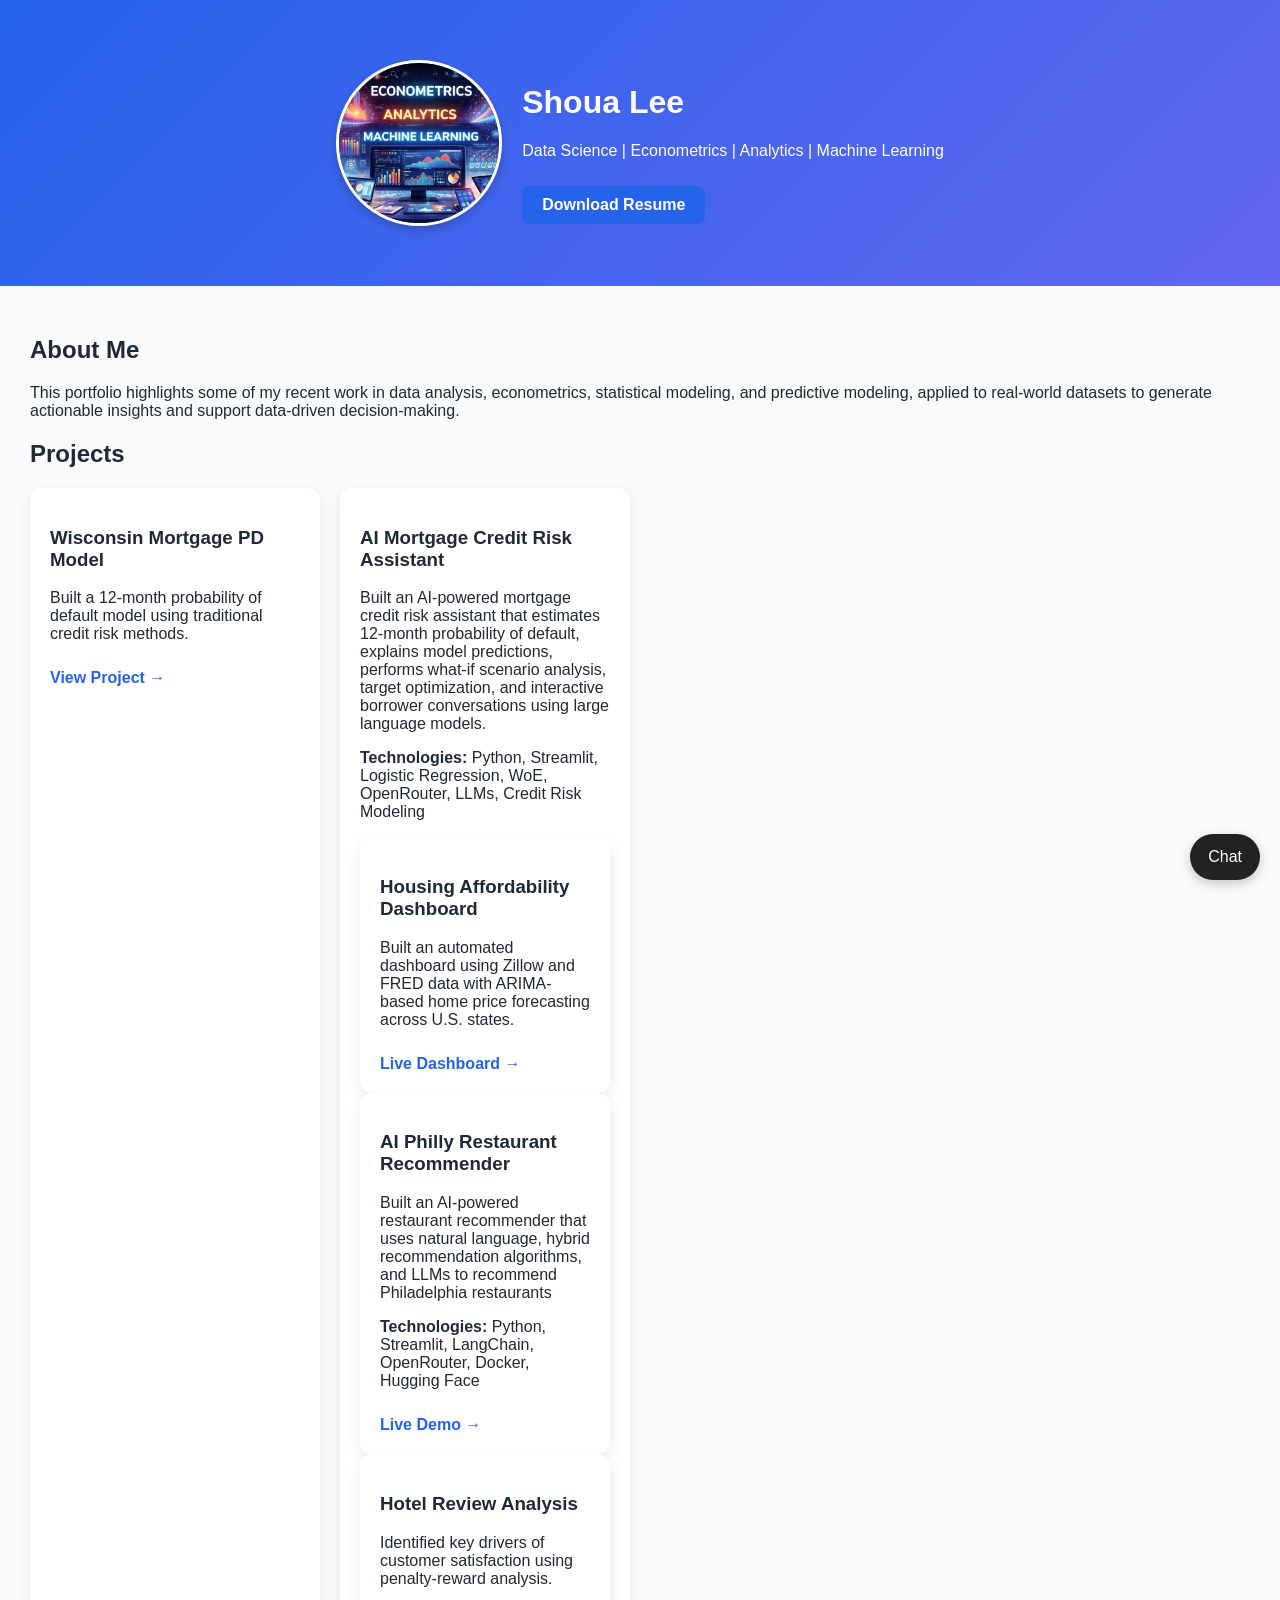
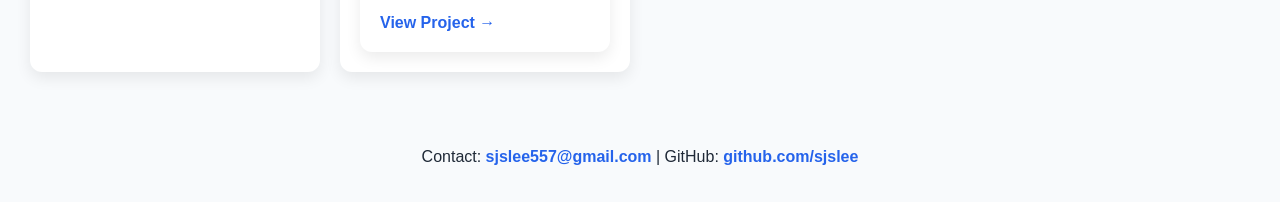
==== index.html @ 4d472065 "Update index.html" ====
<!DOCTYPE html>
<html lang="en">

    
<head>
    <meta charset="UTF-8">
    <meta name="viewport" content="width=device-width, initial-scale=1.0">
    <title>Sjlee Data Science Portfolio</title>
    <link rel="stylesheet" href="style.css">
</head>

<body>
<header class="header">
  <div class="header-content">

    <img src="Data-driven.png" alt="Profile" class="profile-img">

    <div class="header-text">
      <h1>Shoua Lee</h1>
      <p>Data Science | Econometrics | Analytics | Machine Learning</p>
      <a href="ShouaLee_5.pdf" class="resume-btn" target="_blank">Download Resume</a>
    </div>

  </div>
</header>

<main>

<section class="intro">
    <h2>About Me</h2>
    <p>
This portfolio highlights some of my recent work in data analysis, econometrics, statistical modeling, and predictive modeling, applied to real-world datasets to generate actionable insights and support data-driven decision-making.
    </p>
</section>

<section>
    <h2>Projects</h2>

    <div class="grid">

        <div class="card">
            <h3>Wisconsin Mortgage PD Model</h3>
            <p>Built a 12-month probability of default model using traditional credit risk methods.</p>
            <a href="https://github.com/sjslee/traditional_PD_model" target="_blank">View Project →</a>
        </div>

        <div class="card">
            <h3>AI Mortgage Credit Risk Assistant</h3>
            <p>
                Built an AI-powered mortgage credit risk assistant that estimates
                12-month probability of default, explains model predictions,
                performs what-if scenario analysis, target optimization, and
                interactive borrower conversations using large language models.
            </p>
            <p>
                <strong>Technologies:</strong>
                Python, Streamlit, Logistic Regression, WoE,
                OpenRouter, LLMs, Credit Risk Modeling
            </p>

        <div class="card">
            <h3>Housing Affordability Dashboard</h3>
            <p>Built an automated dashboard using Zillow and FRED data with ARIMA-based home price forecasting across U.S. states.</p>
            <a href="https://sjslee.github.io/housing-affordability-dashboard/dashboard/housing-dashboard.html" target="_blank">Live Dashboard →</a>
        </div>

        <div class="card">
            <h3>AI Philly Restaurant Recommender</h3>
            <p>Built an AI-powered restaurant recommender that uses natural language, hybrid recommendation algorithms, and LLMs to recommend Philadelphia restaurants</p>
   
            <p><strong>Technologies:</strong> Python, Streamlit, LangChain, OpenRouter, Docker, Hugging Face</p>
            <a href="https://huggingface.co/spaces/sjslee/AI-Philly-restaurant-recommender" target="_blank"> Live Demo →</a>
        </div>
        
        
        <div class="card">
            <h3>Hotel Review Analysis</h3>
            <p>Identified key drivers of customer satisfaction using penalty-reward analysis.</p>
            <a href="https://github.com/sjslee/hotel_review_PenaltyReward_analysis" target="_blank">View Project →</a>
        </div>
</div>
</section>

</main>

    <footer>
        <p>
            Contact:
            <a href="mailto:sjslee557@gmail.com">sjslee557@gmail.com</a>
            |
            GitHub:
            <a href="https://github.com/sjslee" target="_blank">github.com/sjslee</a>
        </p>
    </footer>
  

<div class="chatbot-launcher" id="chatbot-launcher">Chat</div>

<div class="chatbot-popup hidden" id="chatbot-popup">
  <div class="chatbot-header">
    <h3>Portfolio Assistant</h3>
    <button id="close-chatbot">&times;</button>
  </div>

  <div id="chat-messages" class="chat-box">
    <div class="message bot">
      Hi, I'm Shoua's portfolio assistant. Ask me about my resume, skills, or projects.
    </div>
  </div>

  <div class="chat-input-area">
    <input
      id="chat-input"
      type="text"
      placeholder="Ask about my resume or projects..."
    />
    <button id="send-button">Send</button>
  </div>

  <div class="suggestions">
    <button onclick="handleChatFromButton('Tell me about yourself')">About</button>
    <button onclick="handleChatFromButton('Show me your resume')">Resume</button>
    <button onclick="handleChatFromButton('What skills do you have')">Skills</button>
  </div>
</div>

<script src="script.js"></script>

</body>
</html>
---- style.css ----
body {
    font-family: Arial, sans-serif;
    margin: 0;
    background: #f8fafc;
    color: #1f2937;
}

/* Header */
header {
    background: linear-gradient(135deg, #2563eb, #6366f1);
    color: white;
    text-align: center;
    padding: 60px 20px;
}

/* Sections */
main {
    max-width: 1300px;
    margin: auto;
    padding: 30px;
}

h2 {
    margin-bottom: 20px;
}

/* Grid layout */
.grid {
    display: grid;
    grid-template-columns: repeat(4, 1fr);
    gap: 20px;
}

/* Cards */
.card {
    background: white;
    padding: 20px;
    border-radius: 12px;
    box-shadow: 0 6px 15px rgba(0,0,0,0.08);
    transition: 0.3s;
    min-width: 0;
}


.card:hover {
    transform: translateY(-6px);
}

/* Links */
a {
    display: inline-block;
    margin-top: 10px;
    color: #2563eb;
    font-weight: bold;
    text-decoration: none;
}

/* Footer */
footer {
    text-align: center;
    padding: 20px;
}

/* Header layout (image + text side by side) */
.header-content {
    display: flex;
    align-items: center;
    justify-content: center;  /* keeps it centered overall */
    gap: 20px;
}

/* Profile image */
.profile-img {
    width: 160px;   /* bigger */
    height: 160px;
    border-radius: 50%;        /* circle */
    object-fit: cover;
    border: 3px solid white;

    /* subtle shadow */
    box-shadow: 0 4px 10px rgba(0,0,0,0.2);
}

/* Text next to image */
.header-text {
    text-align: left;
}

/* Mobile responsiveness */
@media (max-width: 768px) {
    .header-content {
        flex-direction: column;
        text-align: center;
    }

    .header-text {
        text-align: center;
    }

    .profile-img {
        width: 130px;
        height: 130px;
    }

    header {
        padding: 40px 20px;
    }

    main {
        padding: 20px;
    }

    .grid {
        grid-template-columns: 1fr;
    }

    .card {
        padding: 18px;
    }

    h1 {
        font-size: 28px;
    }

    h2 {
        font-size: 24px;
    }

    p, a {
        font-size: 16px;
    }

    footer {
        padding: 16px;
    }
}

.resume-btn {
    background: #2563eb;
    color: white;
    padding: 10px 20px;
    border-radius: 8px;
}

.resume-btn:hover {
    background: #1d4ed8;
}

.chatbot-launcher {
  position: fixed;
  bottom: 20px;
  right: 20px;
  background: #222;
  color: white;
  padding: 14px 18px;
  border-radius: 999px;
  cursor: pointer;
  box-shadow: 0 4px 12px rgba(0, 0, 0, 0.2);
  z-index: 1000;
}

.chatbot-popup {
  position: fixed;
  bottom: 80px;
  right: 20px;
  width: 360px;
  max-width: calc(100vw - 40px);
  background: white;
  border: 1px solid #ddd;
  border-radius: 16px;
  box-shadow: 0 8px 24px rgba(0, 0, 0, 0.18);
  padding: 16px;
  z-index: 1000;
}

.hidden {
  display: none;
}

.chatbot-header {
  display: flex;
  justify-content: space-between;
  align-items: center;
  margin-bottom: 12px;
}

.chatbot-header h3 {
  margin: 0;
  font-size: 18px;
}

.chatbot-header button {
  background: none;
  border: none;
  font-size: 24px;
  cursor: pointer;
}

.chat-box {
  height: 260px;
  overflow-y: auto;
  border: 1px solid #ddd;
  padding: 12px;
  border-radius: 10px;
  background: #fafafa;
  margin-bottom: 10px;
}

.message {
  margin-bottom: 10px;
  padding: 8px 12px;
  border-radius: 10px;
  max-width: 80%;
}

.message.bot {
  background: #e8eefc;
}

.message.user {
  background: #dff4e4;
  margin-left: auto;
}

.chat-input-area {
  display: flex;
  gap: 10px;
  margin-bottom: 10px;
}

.chat-input-area input {
  flex: 1;
  padding: 10px;
  border: 1px solid #ccc;
  border-radius: 8px;
}

.chat-input-area button {
  padding: 10px 14px;
  cursor: pointer;
}

.suggestions {
  display: flex;
  flex-wrap: wrap;
  gap: 8px;
}

.suggestions button {
  padding: 8px 10px;
  border: none;
  border-radius: 8px;
  cursor: pointer;
  background: #eee;
}

.resume-btn:hover {
    background: #1d4ed8;
}
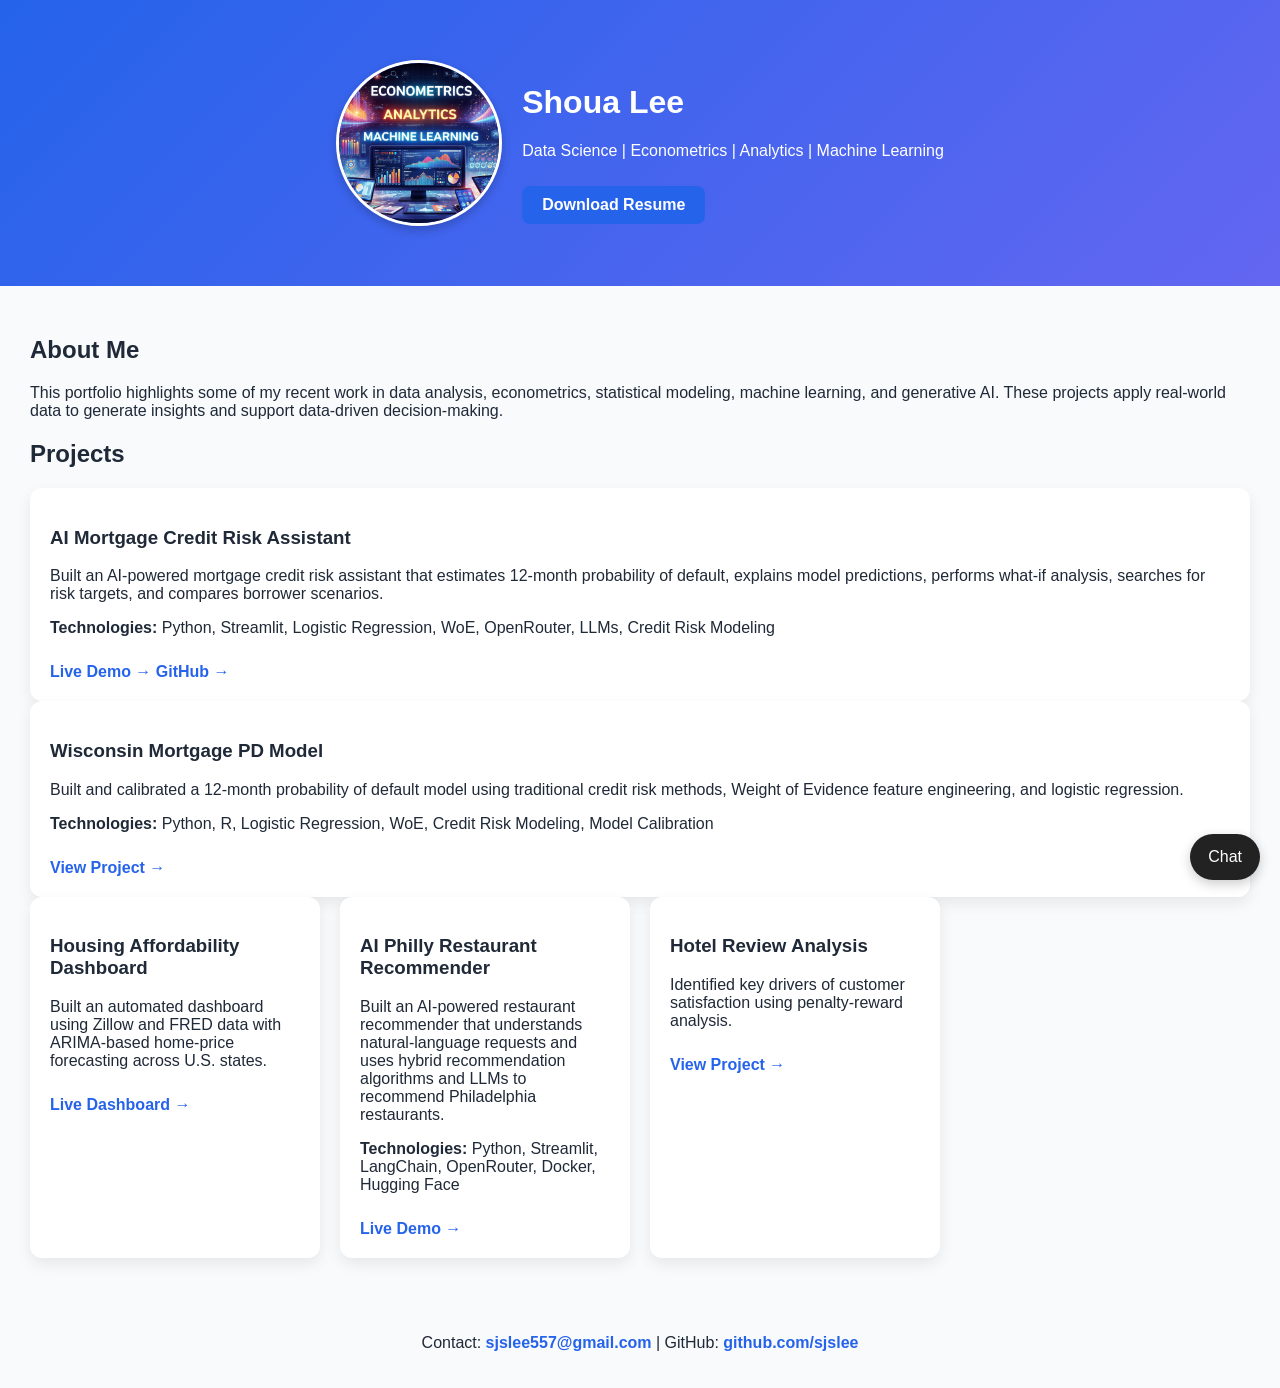
==== commit 61cd778a: "Update index.html" ====
--- a/index.html
+++ b/index.html
@@ -1,128 +1,300 @@
 <!DOCTYPE html>
 <html lang="en">
 
-    
 <head>
     <meta charset="UTF-8">
     <meta name="viewport" content="width=device-width, initial-scale=1.0">
-    <title>Sjlee Data Science Portfolio</title>
+
+    <title>Shoua Lee Data Science Portfolio</title>
+
     <link rel="stylesheet" href="style.css">
 </head>
 
 <body>
+
 <header class="header">
-  <div class="header-content">
-
-    <img src="Data-driven.png" alt="Profile" class="profile-img">
-
-    <div class="header-text">
-      <h1>Shoua Lee</h1>
-      <p>Data Science | Econometrics | Analytics | Machine Learning</p>
-      <a href="ShouaLee_5.pdf" class="resume-btn" target="_blank">Download Resume</a>
-    </div>
-
-  </div>
+    <div class="header-content">
+
+        <img
+            src="Data-driven.png"
+            alt="Shoua Lee profile"
+            class="profile-img"
+        >
+
+        <div class="header-text">
+            <h1>Shoua Lee</h1>
+
+            <p>
+                Data Science | Econometrics | Analytics |
+                Machine Learning
+            </p>
+
+            <a
+                href="ShouaLee_5.pdf"
+                class="resume-btn"
+                target="_blank"
+                rel="noopener noreferrer"
+            >
+                Download Resume
+            </a>
+        </div>
+
+    </div>
 </header>
 
+
 <main>
 
-<section class="intro">
-    <h2>About Me</h2>
+    <section class="intro">
+        <h2>About Me</h2>
+
+        <p>
+            This portfolio highlights some of my recent work in
+            data analysis, econometrics, statistical modeling,
+            machine learning, and generative AI. These projects
+            apply real-world data to generate insights and support
+            data-driven decision-making.
+        </p>
+    </section>
+
+
+    <section class="projects-section">
+        <h2>Projects</h2>
+
+        <!-- First row: related mortgage credit risk projects -->
+        <div class="featured-grid">
+
+            <div class="card featured-card">
+                <h3>AI Mortgage Credit Risk Assistant</h3>
+
+                <p>
+                    Built an AI-powered mortgage credit risk assistant
+                    that estimates 12-month probability of default,
+                    explains model predictions, performs what-if
+                    analysis, searches for risk targets, and compares
+                    borrower scenarios.
+                </p>
+
+                <p class="technologies">
+                    <strong>Technologies:</strong>
+                    Python, Streamlit, Logistic Regression, WoE,
+                    OpenRouter, LLMs, Credit Risk Modeling
+                </p>
+
+                <div class="project-links">
+                    <a
+                        href="https://huggingface.co/spaces/sjslee/WI-mortgage-credit-risk-assistant"
+                        target="_blank"
+                        rel="noopener noreferrer"
+                    >
+                        Live Demo →
+                    </a>
+
+                    <a
+                        href="https://github.com/sjslee/WI-mortgage-credit-risk-assistant"
+                        target="_blank"
+                        rel="noopener noreferrer"
+                    >
+                        GitHub →
+                    </a>
+                </div>
+            </div>
+
+
+            <div class="card featured-card">
+                <h3>Wisconsin Mortgage PD Model</h3>
+
+                <p>
+                    Built and calibrated a 12-month probability of
+                    default model using traditional credit risk
+                    methods, Weight of Evidence feature engineering,
+                    and logistic regression.
+                </p>
+
+                <p class="technologies">
+                    <strong>Technologies:</strong>
+                    Python, R, Logistic Regression, WoE,
+                    Credit Risk Modeling, Model Calibration
+                </p>
+
+                <div class="project-links">
+                    <a
+                        href="https://github.com/sjslee/traditional_PD_model"
+                        target="_blank"
+                        rel="noopener noreferrer"
+                    >
+                        View Project →
+                    </a>
+                </div>
+            </div>
+
+        </div>
+
+
+        <!-- Remaining projects -->
+        <div class="grid">
+
+            <div class="card">
+                <h3>Housing Affordability Dashboard</h3>
+
+                <p>
+                    Built an automated dashboard using Zillow and
+                    FRED data with ARIMA-based home-price forecasting
+                    across U.S. states.
+                </p>
+
+                <div class="project-links">
+                    <a
+                        href="https://sjslee.github.io/housing-affordability-dashboard/dashboard/housing-dashboard.html"
+                        target="_blank"
+                        rel="noopener noreferrer"
+                    >
+                        Live Dashboard →
+                    </a>
+                </div>
+            </div>
+
+
+            <div class="card">
+                <h3>AI Philly Restaurant Recommender</h3>
+
+                <p>
+                    Built an AI-powered restaurant recommender that
+                    understands natural-language requests and uses
+                    hybrid recommendation algorithms and LLMs to
+                    recommend Philadelphia restaurants.
+                </p>
+
+                <p class="technologies">
+                    <strong>Technologies:</strong>
+                    Python, Streamlit, LangChain, OpenRouter,
+                    Docker, Hugging Face
+                </p>
+
+                <div class="project-links">
+                    <a
+                        href="https://huggingface.co/spaces/sjslee/AI-Philly-restaurant-recommender"
+                        target="_blank"
+                        rel="noopener noreferrer"
+                    >
+                        Live Demo →
+                    </a>
+                </div>
+            </div>
+
+
+            <div class="card">
+                <h3>Hotel Review Analysis</h3>
+
+                <p>
+                    Identified key drivers of customer satisfaction
+                    using penalty-reward analysis.
+                </p>
+
+                <div class="project-links">
+                    <a
+                        href="https://github.com/sjslee/hotel_review_PenaltyReward_analysis"
+                        target="_blank"
+                        rel="noopener noreferrer"
+                    >
+                        View Project →
+                    </a>
+                </div>
+            </div>
+
+        </div>
+    </section>
+
+</main>
+
+
+<footer>
     <p>
-This portfolio highlights some of my recent work in data analysis, econometrics, statistical modeling, and predictive modeling, applied to real-world datasets to generate actionable insights and support data-driven decision-making.
+        Contact:
+        <a href="mailto:sjslee557@gmail.com">
+            sjslee557@gmail.com
+        </a>
+
+        <span aria-hidden="true">|</span>
+
+        GitHub:
+        <a
+            href="https://github.com/sjslee"
+            target="_blank"
+            rel="noopener noreferrer"
+        >
+            github.com/sjslee
+        </a>
     </p>
-</section>
-
-<section>
-    <h2>Projects</h2>
-
-    <div class="grid">
-
-        <div class="card">
-            <h3>Wisconsin Mortgage PD Model</h3>
-            <p>Built a 12-month probability of default model using traditional credit risk methods.</p>
-            <a href="https://github.com/sjslee/traditional_PD_model" target="_blank">View Project →</a>
+</footer>
+
+
+<div
+    class="chatbot-launcher"
+    id="chatbot-launcher"
+>
+    Chat
+</div>
+
+
+<div
+    class="chatbot-popup hidden"
+    id="chatbot-popup"
+>
+    <div class="chatbot-header">
+        <h3>Portfolio Assistant</h3>
+
+        <button
+            id="close-chatbot"
+            aria-label="Close portfolio assistant"
+        >
+            &times;
+        </button>
+    </div>
+
+    <div
+        id="chat-messages"
+        class="chat-box"
+    >
+        <div class="message bot">
+            Hi, I'm Shoua's portfolio assistant. Ask me about
+            my resume, skills, or projects.
         </div>
-
-        <div class="card">
-            <h3>AI Mortgage Credit Risk Assistant</h3>
-            <p>
-                Built an AI-powered mortgage credit risk assistant that estimates
-                12-month probability of default, explains model predictions,
-                performs what-if scenario analysis, target optimization, and
-                interactive borrower conversations using large language models.
-            </p>
-            <p>
-                <strong>Technologies:</strong>
-                Python, Streamlit, Logistic Regression, WoE,
-                OpenRouter, LLMs, Credit Risk Modeling
-            </p>
-
-        <div class="card">
-            <h3>Housing Affordability Dashboard</h3>
-            <p>Built an automated dashboard using Zillow and FRED data with ARIMA-based home price forecasting across U.S. states.</p>
-            <a href="https://sjslee.github.io/housing-affordability-dashboard/dashboard/housing-dashboard.html" target="_blank">Live Dashboard →</a>
-        </div>
-
-        <div class="card">
-            <h3>AI Philly Restaurant Recommender</h3>
-            <p>Built an AI-powered restaurant recommender that uses natural language, hybrid recommendation algorithms, and LLMs to recommend Philadelphia restaurants</p>
-   
-            <p><strong>Technologies:</strong> Python, Streamlit, LangChain, OpenRouter, Docker, Hugging Face</p>
-            <a href="https://huggingface.co/spaces/sjslee/AI-Philly-restaurant-recommender" target="_blank"> Live Demo →</a>
-        </div>
-        
-        
-        <div class="card">
-            <h3>Hotel Review Analysis</h3>
-            <p>Identified key drivers of customer satisfaction using penalty-reward analysis.</p>
-            <a href="https://github.com/sjslee/hotel_review_PenaltyReward_analysis" target="_blank">View Project →</a>
-        </div>
+    </div>
+
+    <div class="chat-input-area">
+        <input
+            id="chat-input"
+            type="text"
+            placeholder="Ask about my resume or projects..."
+        >
+
+        <button id="send-button">
+            Send
+        </button>
+    </div>
+
+    <div class="suggestions">
+        <button
+            onclick="handleChatFromButton('Tell me about yourself')"
+        >
+            About
+        </button>
+
+        <button
+            onclick="handleChatFromButton('Show me your resume')"
+        >
+            Resume
+        </button>
+
+        <button
+            onclick="handleChatFromButton('What skills do you have')"
+        >
+            Skills
+        </button>
+    </div>
 </div>
-</section>
-
-</main>
-
-    <footer>
-        <p>
-            Contact:
-            <a href="mailto:sjslee557@gmail.com">sjslee557@gmail.com</a>
-            |
-            GitHub:
-            <a href="https://github.com/sjslee" target="_blank">github.com/sjslee</a>
-        </p>
-    </footer>
-  
-
-<div class="chatbot-launcher" id="chatbot-launcher">Chat</div>
-
-<div class="chatbot-popup hidden" id="chatbot-popup">
-  <div class="chatbot-header">
-    <h3>Portfolio Assistant</h3>
-    <button id="close-chatbot">&times;</button>
-  </div>
-
-  <div id="chat-messages" class="chat-box">
-    <div class="message bot">
-      Hi, I'm Shoua's portfolio assistant. Ask me about my resume, skills, or projects.
-    </div>
-  </div>
-
-  <div class="chat-input-area">
-    <input
-      id="chat-input"
-      type="text"
-      placeholder="Ask about my resume or projects..."
-    />
-    <button id="send-button">Send</button>
-  </div>
-
-  <div class="suggestions">
-    <button onclick="handleChatFromButton('Tell me about yourself')">About</button>
-    <button onclick="handleChatFromButton('Show me your resume')">Resume</button>
-    <button onclick="handleChatFromButton('What skills do you have')">Skills</button>
-  </div>
-</div>
+
 
 <script src="script.js"></script>
 
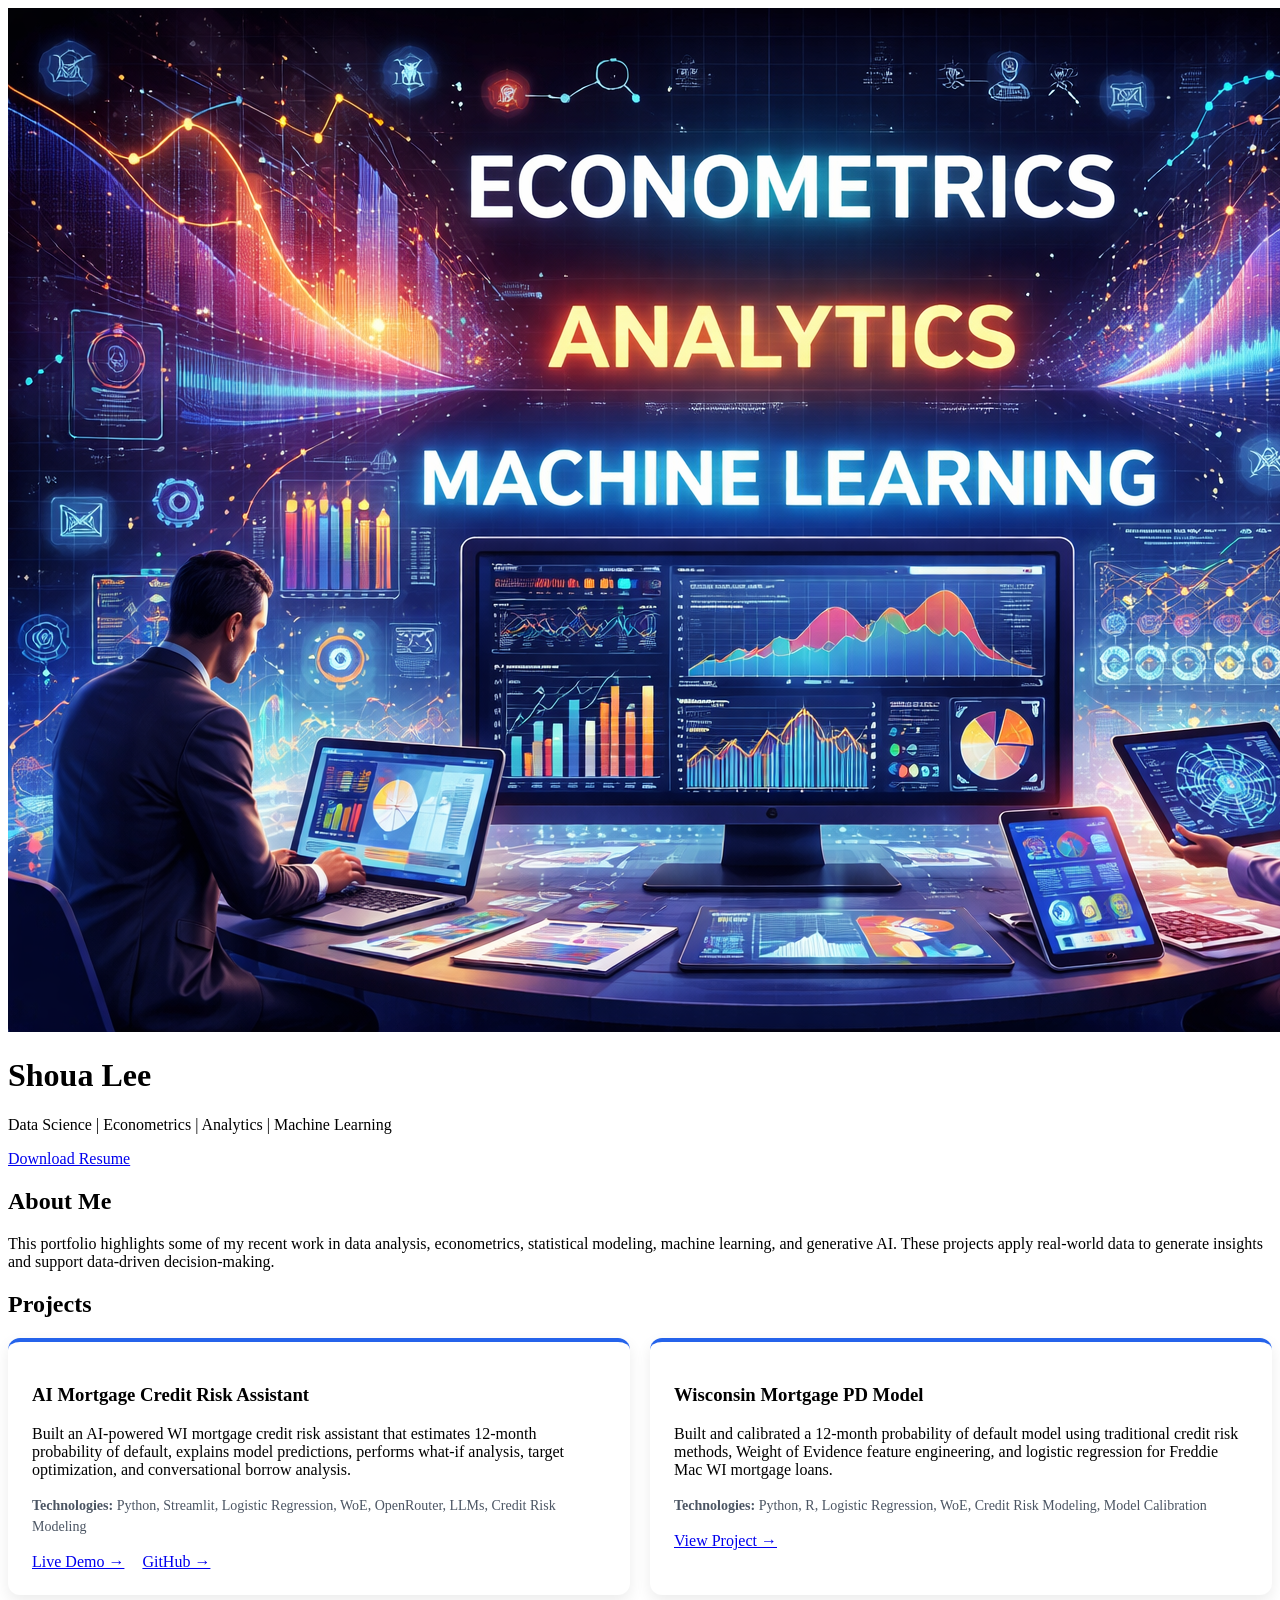
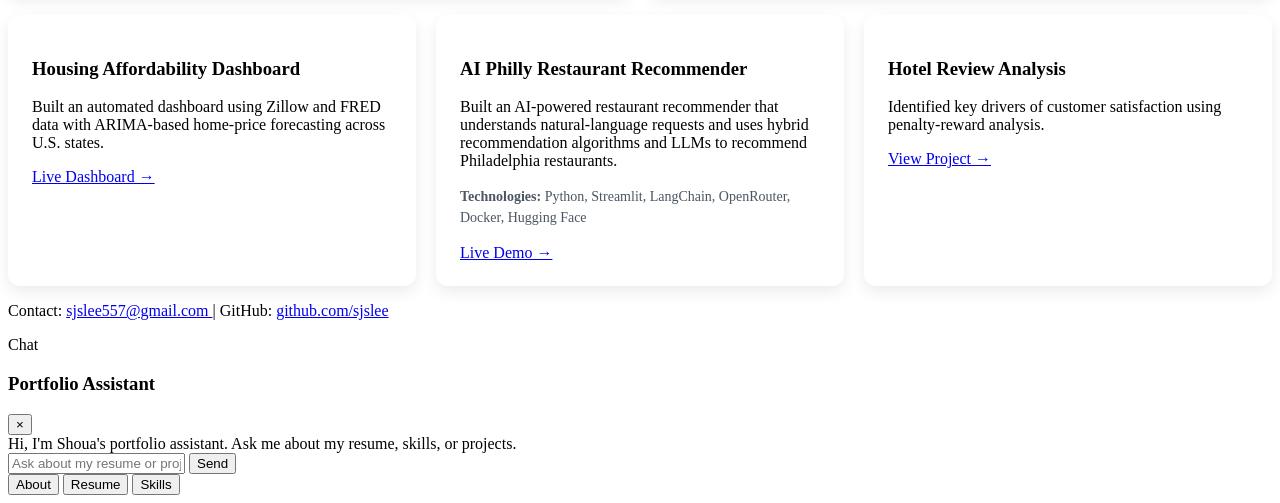
==== commit 1367ae9d: "Update index.html" ====
--- a/index.html
+++ b/index.html
@@ -68,11 +68,10 @@
                 <h3>AI Mortgage Credit Risk Assistant</h3>
 
                 <p>
-                    Built an AI-powered mortgage credit risk assistant
+                    Built an AI-powered WI mortgage credit risk assistant
                     that estimates 12-month probability of default,
                     explains model predictions, performs what-if
-                    analysis, searches for risk targets, and compares
-                    borrower scenarios.
+                    analysis, target optimization, and conversational borrow analysis.
                 </p>
 
                 <p class="technologies">
@@ -83,7 +82,7 @@
 
                 <div class="project-links">
                     <a
-                        href="https://huggingface.co/spaces/sjslee/WI-mortgage-credit-risk-assistant"
+                        href="https://wi-mortgage-credit-risk-assistant.streamlit.app/"
                         target="_blank"
                         rel="noopener noreferrer"
                     >
@@ -108,7 +107,7 @@
                     Built and calibrated a 12-month probability of
                     default model using traditional credit risk
                     methods, Weight of Evidence feature engineering,
-                    and logistic regression.
+                    and logistic regression for Freddie Mac WI mortgage loans.
                 </p>
 
                 <p class="technologies">
--- a/style.css
+++ b/style.css
@@ -1,89 +1,70 @@
-body {
-    font-family: Arial, sans-serif;
-    margin: 0;
-    background: #f8fafc;
-    color: #1f2937;
-}
+/* Project layouts */
 
-/* Header */
-header {
-    background: linear-gradient(135deg, #2563eb, #6366f1);
-    color: white;
-    text-align: center;
-    padding: 60px 20px;
-}
-
-/* Sections */
-main {
-    max-width: 1300px;
-    margin: auto;
-    padding: 30px;
-}
-
-h2 {
+/* First row: two featured mortgage projects */
+.featured-grid {
+    display: grid;
+    grid-template-columns: repeat(2, 1fr);
+    gap: 20px;
     margin-bottom: 20px;
 }
 
-/* Grid layout */
+/* Second row: remaining projects */
 .grid {
     display: grid;
-    grid-template-columns: repeat(4, 1fr);
+    grid-template-columns: repeat(3, 1fr);
     gap: 20px;
 }
 
 /* Cards */
 .card {
     background: white;
-    padding: 20px;
+    padding: 24px;
     border-radius: 12px;
-    box-shadow: 0 6px 15px rgba(0,0,0,0.08);
-    transition: 0.3s;
+    box-shadow: 0 6px 15px rgba(0, 0, 0, 0.08);
+    transition: transform 0.3s, box-shadow 0.3s;
     min-width: 0;
 }
 
-
 .card:hover {
     transform: translateY(-6px);
+    box-shadow: 0 10px 22px rgba(0, 0, 0, 0.12);
 }
 
-/* Links */
-a {
-    display: inline-block;
-    margin-top: 10px;
-    color: #2563eb;
-    font-weight: bold;
-    text-decoration: none;
+/* Slight emphasis for the two mortgage projects */
+.featured-card {
+    border-top: 4px solid #2563eb;
 }
 
-/* Footer */
-footer {
-    text-align: center;
-    padding: 20px;
+/* Keep project links aligned and separated */
+.project-links {
+    display: flex;
+    flex-wrap: wrap;
+    gap: 18px;
+    margin-top: 16px;
 }
 
-/* Header layout (image + text side by side) */
-.header-content {
-    display: flex;
-    align-items: center;
-    justify-content: center;  /* keeps it centered overall */
-    gap: 20px;
+.project-links a {
+    margin-top: 0;
 }
 
-/* Profile image */
-.profile-img {
-    width: 160px;   /* bigger */
-    height: 160px;
-    border-radius: 50%;        /* circle */
-    object-fit: cover;
-    border: 3px solid white;
-
-    /* subtle shadow */
-    box-shadow: 0 4px 10px rgba(0,0,0,0.2);
+/* Technology paragraph */
+.technologies {
+    font-size: 14px;
+    line-height: 1.5;
+    color: #4b5563;
 }
 
-/* Text next to image */
-.header-text {
-    text-align: left;
+Then replace your current mobile media query with this slightly expanded version:
+
+/* Tablet responsiveness */
+@media (max-width: 1000px) {
+    .featured-grid {
+        grid-template-columns: repeat(2, 1fr);
+    }
+
+    .grid {
+        grid-template-columns: repeat(2, 1fr);
+    }
 }
 
 /* Mobile responsiveness */
@@ -110,6 +91,7 @@
         padding: 20px;
     }
 
+    .featured-grid,
     .grid {
         grid-template-columns: 1fr;
     }
@@ -126,134 +108,20 @@
         font-size: 24px;
     }
 
-    p, a {
+    p,
+    a {
         font-size: 16px;
     }
 
     footer {
         padding: 16px;
     }
+
+    .chatbot-popup {
+        right: 10px;
+        bottom: 75px;
+        width: calc(100vw - 20px);
+        max-width: none;
+        box-sizing: border-box;
+    }
 }
-
-.resume-btn {
-    background: #2563eb;
-    color: white;
-    padding: 10px 20px;
-    border-radius: 8px;
-}
-
-.resume-btn:hover {
-    background: #1d4ed8;
-}
-
-.chatbot-launcher {
-  position: fixed;
-  bottom: 20px;
-  right: 20px;
-  background: #222;
-  color: white;
-  padding: 14px 18px;
-  border-radius: 999px;
-  cursor: pointer;
-  box-shadow: 0 4px 12px rgba(0, 0, 0, 0.2);
-  z-index: 1000;
-}
-
-.chatbot-popup {
-  position: fixed;
-  bottom: 80px;
-  right: 20px;
-  width: 360px;
-  max-width: calc(100vw - 40px);
-  background: white;
-  border: 1px solid #ddd;
-  border-radius: 16px;
-  box-shadow: 0 8px 24px rgba(0, 0, 0, 0.18);
-  padding: 16px;
-  z-index: 1000;
-}
-
-.hidden {
-  display: none;
-}
-
-.chatbot-header {
-  display: flex;
-  justify-content: space-between;
-  align-items: center;
-  margin-bottom: 12px;
-}
-
-.chatbot-header h3 {
-  margin: 0;
-  font-size: 18px;
-}
-
-.chatbot-header button {
-  background: none;
-  border: none;
-  font-size: 24px;
-  cursor: pointer;
-}
-
-.chat-box {
-  height: 260px;
-  overflow-y: auto;
-  border: 1px solid #ddd;
-  padding: 12px;
-  border-radius: 10px;
-  background: #fafafa;
-  margin-bottom: 10px;
-}
-
-.message {
-  margin-bottom: 10px;
-  padding: 8px 12px;
-  border-radius: 10px;
-  max-width: 80%;
-}
-
-.message.bot {
-  background: #e8eefc;
-}
-
-.message.user {
-  background: #dff4e4;
-  margin-left: auto;
-}
-
-.chat-input-area {
-  display: flex;
-  gap: 10px;
-  margin-bottom: 10px;
-}
-
-.chat-input-area input {
-  flex: 1;
-  padding: 10px;
-  border: 1px solid #ccc;
-  border-radius: 8px;
-}
-
-.chat-input-area button {
-  padding: 10px 14px;
-  cursor: pointer;
-}
-
-.suggestions {
-  display: flex;
-  flex-wrap: wrap;
-  gap: 8px;
-}
-
-.suggestions button {
-  padding: 8px 10px;
-  border: none;
-  border-radius: 8px;
-  cursor: pointer;
-  background: #eee;
-}
-
-.resume-btn:hover {
-    background: #1d4ed8;
-}
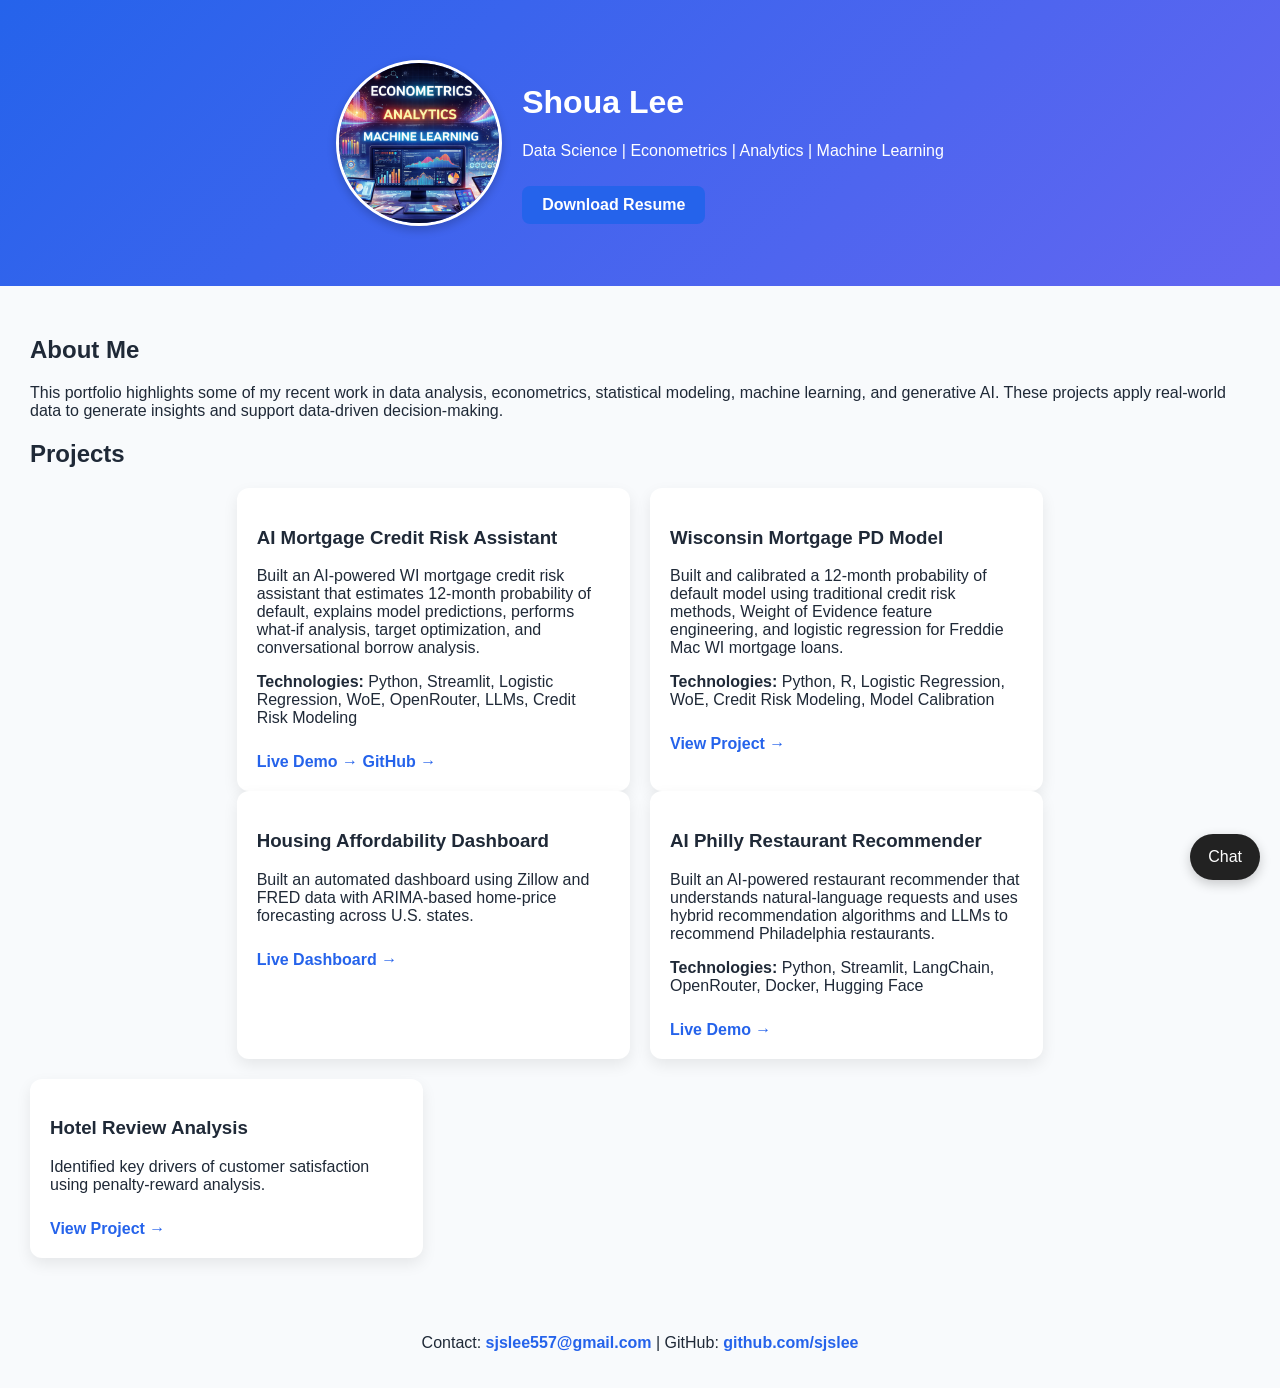
==== commit 9ee8a14c: "Update index.html" ====
--- a/index.html
+++ b/index.html
@@ -61,8 +61,8 @@
     <section class="projects-section">
         <h2>Projects</h2>
 
-        <!-- First row: related mortgage credit risk projects -->
-        <div class="featured-grid">
+        
+        <div class="grid">
 
             <div class="card featured-card">
                 <h3>AI Mortgage Credit Risk Assistant</h3>
--- a/style.css
+++ b/style.css
@@ -1,73 +1,237 @@
-/* Project layouts */
-
-/* First row: two featured mortgage projects */
-.featured-grid {
-    display: grid;
-    grid-template-columns: repeat(2, 1fr);
+body {
+    font-family: Arial, sans-serif;
+    margin: 0;
+    background: #f8fafc;
+    color: #1f2937;
+}
+
+/* Header */
+header {
+    background: linear-gradient(135deg, #2563eb, #6366f1);
+    color: white;
+    text-align: center;
+    padding: 60px 20px;
+}
+
+/* Header layout */
+.header-content {
+    display: flex;
+    align-items: center;
+    justify-content: center;
     gap: 20px;
+}
+
+/* Profile image */
+.profile-img {
+    width: 160px;
+    height: 160px;
+    border-radius: 50%;
+    object-fit: cover;
+    border: 3px solid white;
+    box-shadow: 0 4px 10px rgba(0, 0, 0, 0.2);
+}
+
+/* Header text */
+.header-text {
+    text-align: left;
+}
+
+/* Main sections */
+main {
+    max-width: 1300px;
+    margin: auto;
+    padding: 30px;
+}
+
+h2 {
     margin-bottom: 20px;
 }
 
-/* Second row: remaining projects */
+/* Project grid */
 .grid {
     display: grid;
-    grid-template-columns: repeat(3, 1fr);
+    grid-template-columns: repeat(6, 1fr);
     gap: 20px;
 }
 
-/* Cards */
+/* All project cards use the same design and width */
 .card {
+    grid-column: span 2;
     background: white;
-    padding: 24px;
+    padding: 20px;
     border-radius: 12px;
     box-shadow: 0 6px 15px rgba(0, 0, 0, 0.08);
-    transition: transform 0.3s, box-shadow 0.3s;
+    transition: transform 0.3s;
     min-width: 0;
+}
+
+/* Center the first two mortgage projects in row 1 */
+.card:nth-child(1) {
+    grid-column: 2 / span 2;
+}
+
+.card:nth-child(2) {
+    grid-column: 4 / span 2;
 }
 
 .card:hover {
     transform: translateY(-6px);
-    box-shadow: 0 10px 22px rgba(0, 0, 0, 0.12);
-}
-
-/* Slight emphasis for the two mortgage projects */
-.featured-card {
-    border-top: 4px solid #2563eb;
-}
-
-/* Keep project links aligned and separated */
-.project-links {
+}
+
+/* Links */
+a {
+    display: inline-block;
+    margin-top: 10px;
+    color: #2563eb;
+    font-weight: bold;
+    text-decoration: none;
+}
+
+/* Resume button */
+.resume-btn {
+    background: #2563eb;
+    color: white;
+    padding: 10px 20px;
+    border-radius: 8px;
+}
+
+.resume-btn:hover {
+    background: #1d4ed8;
+}
+
+/* Footer */
+footer {
+    text-align: center;
+    padding: 20px;
+}
+
+/* Chat launcher */
+.chatbot-launcher {
+    position: fixed;
+    bottom: 20px;
+    right: 20px;
+    background: #222;
+    color: white;
+    padding: 14px 18px;
+    border-radius: 999px;
+    cursor: pointer;
+    box-shadow: 0 4px 12px rgba(0, 0, 0, 0.2);
+    z-index: 1000;
+}
+
+/* Chat popup */
+.chatbot-popup {
+    position: fixed;
+    bottom: 80px;
+    right: 20px;
+    width: 360px;
+    max-width: calc(100vw - 40px);
+    background: white;
+    border: 1px solid #ddd;
+    border-radius: 16px;
+    box-shadow: 0 8px 24px rgba(0, 0, 0, 0.18);
+    padding: 16px;
+    z-index: 1000;
+    box-sizing: border-box;
+}
+
+.hidden {
+    display: none;
+}
+
+.chatbot-header {
+    display: flex;
+    justify-content: space-between;
+    align-items: center;
+    margin-bottom: 12px;
+}
+
+.chatbot-header h3 {
+    margin: 0;
+    font-size: 18px;
+}
+
+.chatbot-header button {
+    background: none;
+    border: none;
+    font-size: 24px;
+    cursor: pointer;
+}
+
+.chat-box {
+    height: 260px;
+    overflow-y: auto;
+    border: 1px solid #ddd;
+    padding: 12px;
+    border-radius: 10px;
+    background: #fafafa;
+    margin-bottom: 10px;
+    box-sizing: border-box;
+}
+
+.message {
+    margin-bottom: 10px;
+    padding: 8px 12px;
+    border-radius: 10px;
+    max-width: 80%;
+}
+
+.message.bot {
+    background: #e8eefc;
+}
+
+.message.user {
+    background: #dff4e4;
+    margin-left: auto;
+}
+
+.chat-input-area {
+    display: flex;
+    gap: 10px;
+    margin-bottom: 10px;
+}
+
+.chat-input-area input {
+    flex: 1;
+    min-width: 0;
+    padding: 10px;
+    border: 1px solid #ccc;
+    border-radius: 8px;
+}
+
+.chat-input-area button {
+    padding: 10px 14px;
+    cursor: pointer;
+}
+
+.suggestions {
     display: flex;
     flex-wrap: wrap;
-    gap: 18px;
-    margin-top: 16px;
-}
-
-.project-links a {
-    margin-top: 0;
-}
-
-/* Technology paragraph */
-.technologies {
-    font-size: 14px;
-    line-height: 1.5;
-    color: #4b5563;
-}
-
-Then replace your current mobile media query with this slightly expanded version:
-
-/* Tablet responsiveness */
+    gap: 8px;
+}
+
+.suggestions button {
+    padding: 8px 10px;
+    border: none;
+    border-radius: 8px;
+    cursor: pointer;
+    background: #eee;
+}
+
+/* Tablet */
 @media (max-width: 1000px) {
-    .featured-grid {
-        grid-template-columns: repeat(2, 1fr);
-    }
-
     .grid {
         grid-template-columns: repeat(2, 1fr);
     }
-}
-
-/* Mobile responsiveness */
+
+    .card,
+    .card:nth-child(1),
+    .card:nth-child(2) {
+        grid-column: auto;
+    }
+}
+
+/* Mobile */
 @media (max-width: 768px) {
     .header-content {
         flex-direction: column;
@@ -91,9 +255,14 @@
         padding: 20px;
     }
 
-    .featured-grid,
     .grid {
         grid-template-columns: 1fr;
+    }
+
+    .card,
+    .card:nth-child(1),
+    .card:nth-child(2) {
+        grid-column: auto;
     }
 
     .card {
@@ -122,6 +291,5 @@
         bottom: 75px;
         width: calc(100vw - 20px);
         max-width: none;
-        box-sizing: border-box;
-    }
-}
+    }
+}
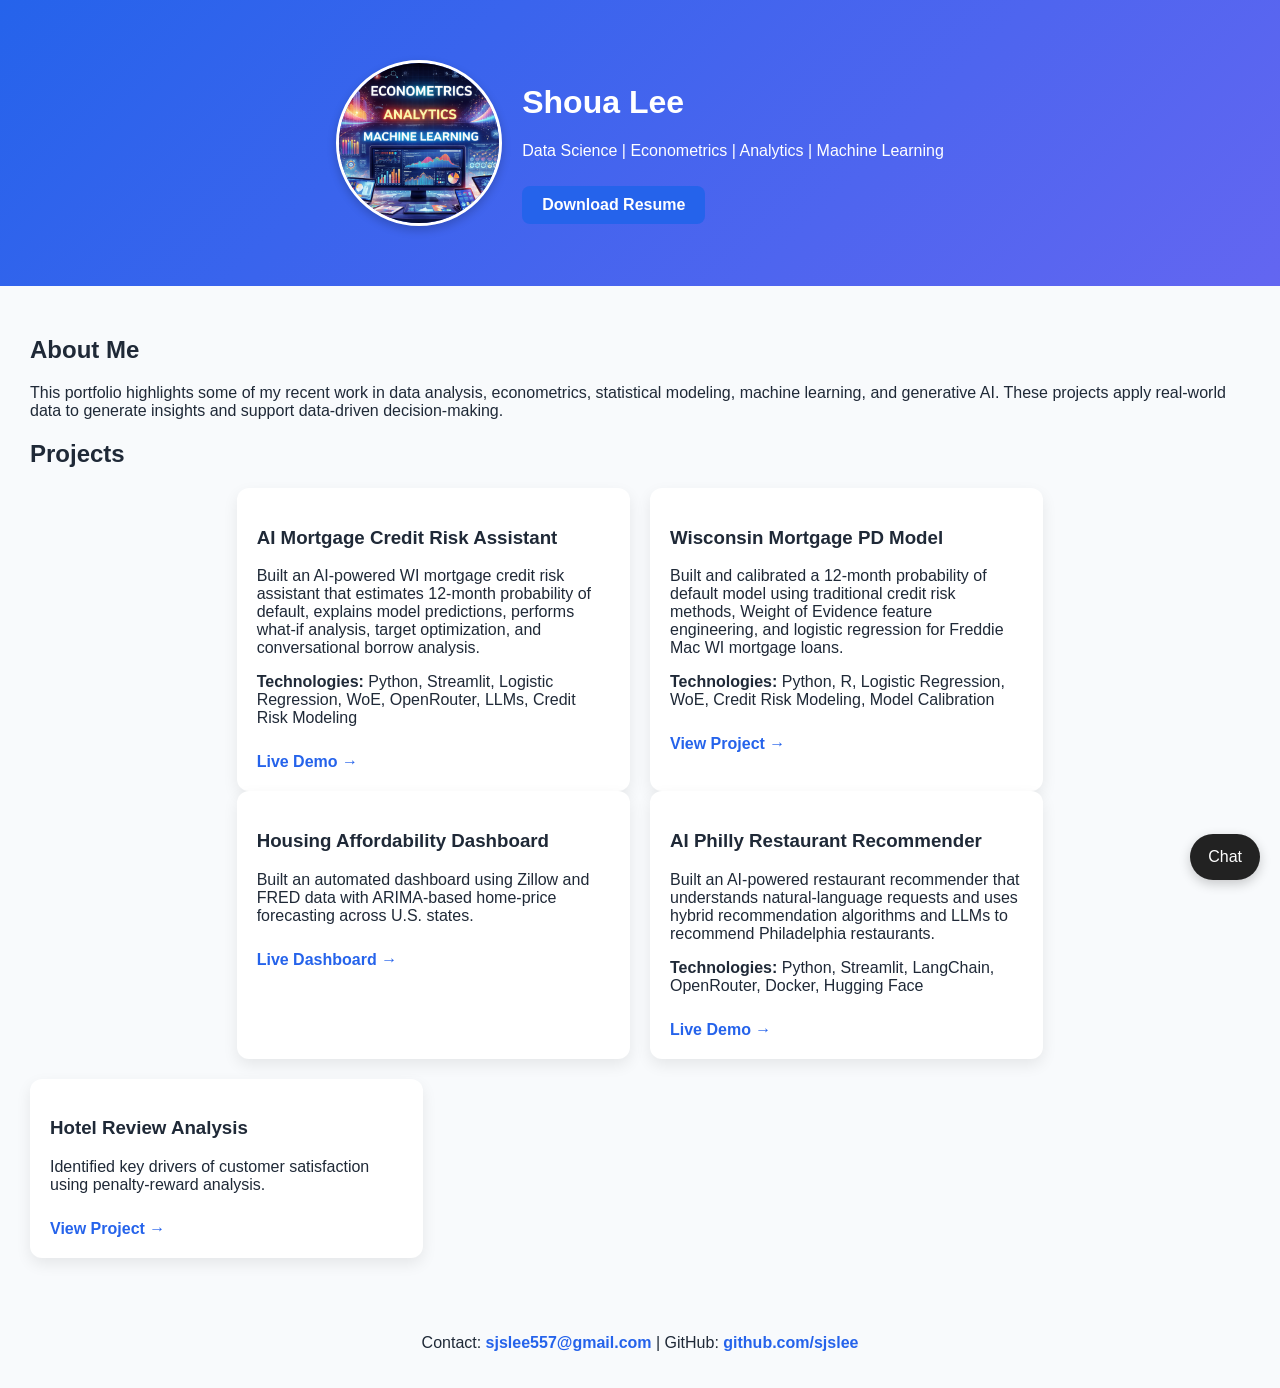
==== commit acf0a430: "Update index.html" ====
--- a/index.html
+++ b/index.html
@@ -88,14 +88,6 @@
                     >
                         Live Demo →
                     </a>
-
-                    <a
-                        href="https://github.com/sjslee/WI-mortgage-credit-risk-assistant"
-                        target="_blank"
-                        rel="noopener noreferrer"
-                    >
-                        GitHub →
-                    </a>
                 </div>
             </div>
 
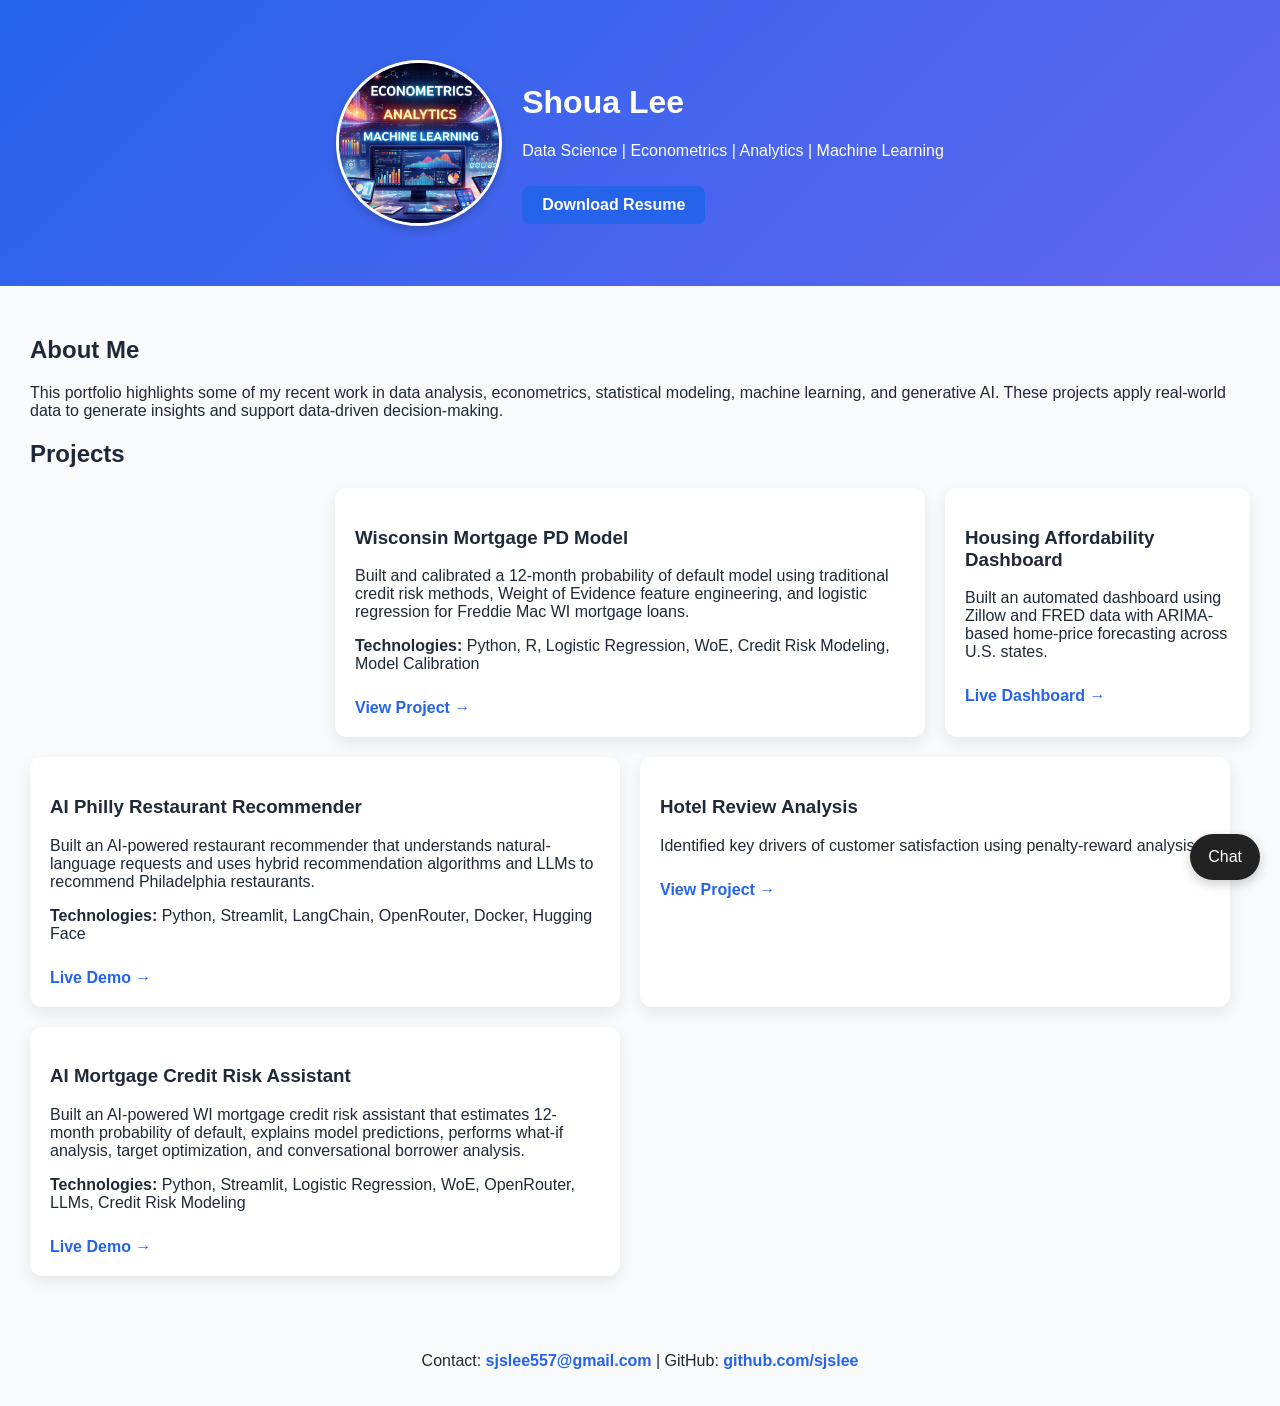
==== commit 3786c383: "Update index.html" ====
--- a/index.html
+++ b/index.html
@@ -62,138 +62,129 @@
         <h2>Projects</h2>
 
         
-        <div class="grid">
-
-            <div class="card featured-card">
-                <h3>AI Mortgage Credit Risk Assistant</h3>
-
-                <p>
-                    Built an AI-powered WI mortgage credit risk assistant
-                    that estimates 12-month probability of default,
-                    explains model predictions, performs what-if
-                    analysis, target optimization, and conversational borrow analysis.
-                </p>
-
-                <p class="technologies">
-                    <strong>Technologies:</strong>
-                    Python, Streamlit, Logistic Regression, WoE,
-                    OpenRouter, LLMs, Credit Risk Modeling
-                </p>
-
-                <div class="project-links">
-                    <a
-                        href="https://wi-mortgage-credit-risk-assistant.streamlit.app/"
-                        target="_blank"
-                        rel="noopener noreferrer"
-                    >
-                        Live Demo →
-                    </a>
-                </div>
-            </div>
-
-
-            <div class="card featured-card">
-                <h3>Wisconsin Mortgage PD Model</h3>
-
-                <p>
-                    Built and calibrated a 12-month probability of
-                    default model using traditional credit risk
-                    methods, Weight of Evidence feature engineering,
-                    and logistic regression for Freddie Mac WI mortgage loans.
-                </p>
-
-                <p class="technologies">
-                    <strong>Technologies:</strong>
-                    Python, R, Logistic Regression, WoE,
-                    Credit Risk Modeling, Model Calibration
-                </p>
-
-                <div class="project-links">
-                    <a
-                        href="https://github.com/sjslee/traditional_PD_model"
-                        target="_blank"
-                        rel="noopener noreferrer"
-                    >
-                        View Project →
-                    </a>
-                </div>
-            </div>
-
-        </div>
-
-
-        <!-- Remaining projects -->
-        <div class="grid">
-
-            <div class="card">
-                <h3>Housing Affordability Dashboard</h3>
-
-                <p>
-                    Built an automated dashboard using Zillow and
-                    FRED data with ARIMA-based home-price forecasting
-                    across U.S. states.
-                </p>
-
-                <div class="project-links">
-                    <a
-                        href="https://sjslee.github.io/housing-affordability-dashboard/dashboard/housing-dashboard.html"
-                        target="_blank"
-                        rel="noopener noreferrer"
-                    >
-                        Live Dashboard →
-                    </a>
-                </div>
-            </div>
-
-
-            <div class="card">
-                <h3>AI Philly Restaurant Recommender</h3>
-
-                <p>
-                    Built an AI-powered restaurant recommender that
-                    understands natural-language requests and uses
-                    hybrid recommendation algorithms and LLMs to
-                    recommend Philadelphia restaurants.
-                </p>
-
-                <p class="technologies">
-                    <strong>Technologies:</strong>
-                    Python, Streamlit, LangChain, OpenRouter,
-                    Docker, Hugging Face
-                </p>
-
-                <div class="project-links">
-                    <a
-                        href="https://huggingface.co/spaces/sjslee/AI-Philly-restaurant-recommender"
-                        target="_blank"
-                        rel="noopener noreferrer"
-                    >
-                        Live Demo →
-                    </a>
-                </div>
-            </div>
-
-
-            <div class="card">
-                <h3>Hotel Review Analysis</h3>
-
-                <p>
-                    Identified key drivers of customer satisfaction
-                    using penalty-reward analysis.
-                </p>
-
-                <div class="project-links">
-                    <a
-                        href="https://github.com/sjslee/hotel_review_PenaltyReward_analysis"
-                        target="_blank"
-                        rel="noopener noreferrer"
-                    >
-                        View Project →
-                    </a>
-                </div>
-            </div>
-
-        </div>
+     <div class="grid">
+
+    <div class="card">
+        <h3>Wisconsin Mortgage PD Model</h3>
+
+        <p>
+            Built and calibrated a 12-month probability of
+            default model using traditional credit risk
+            methods, Weight of Evidence feature engineering,
+            and logistic regression for Freddie Mac WI mortgage loans.
+        </p>
+
+        <p class="technologies">
+            <strong>Technologies:</strong>
+            Python, R, Logistic Regression, WoE,
+            Credit Risk Modeling, Model Calibration
+        </p>
+
+        <div class="project-links">
+            <a
+                href="https://github.com/sjslee/traditional_PD_model"
+                target="_blank"
+                rel="noopener noreferrer"
+            >
+                View Project →
+            </a>
+        </div>
+    </div>
+
+    <div class="card">
+        <h3>Housing Affordability Dashboard</h3>
+
+        <p>
+            Built an automated dashboard using Zillow and
+            FRED data with ARIMA-based home-price forecasting
+            across U.S. states.
+        </p>
+
+        <div class="project-links">
+            <a
+                href="https://sjslee.github.io/housing-affordability-dashboard/dashboard/housing-dashboard.html"
+                target="_blank"
+                rel="noopener noreferrer"
+            >
+                Live Dashboard →
+            </a>
+        </div>
+    </div>
+
+    <div class="card">
+        <h3>AI Philly Restaurant Recommender</h3>
+
+        <p>
+            Built an AI-powered restaurant recommender that
+            understands natural-language requests and uses
+            hybrid recommendation algorithms and LLMs to
+            recommend Philadelphia restaurants.
+        </p>
+
+        <p class="technologies">
+            <strong>Technologies:</strong>
+            Python, Streamlit, LangChain, OpenRouter,
+            Docker, Hugging Face
+        </p>
+
+        <div class="project-links">
+            <a
+                href="https://huggingface.co/spaces/sjslee/AI-Philly-restaurant-recommender"
+                target="_blank"
+                rel="noopener noreferrer"
+            >
+                Live Demo →
+            </a>
+        </div>
+    </div>
+
+    <div class="card">
+        <h3>Hotel Review Analysis</h3>
+
+        <p>
+            Identified key drivers of customer satisfaction
+            using penalty-reward analysis.
+        </p>
+
+        <div class="project-links">
+            <a
+                href="https://github.com/sjslee/hotel_review_PenaltyReward_analysis"
+                target="_blank"
+                rel="noopener noreferrer"
+            >
+                View Project →
+            </a>
+        </div>
+    </div>
+
+    <div class="card">
+        <h3>AI Mortgage Credit Risk Assistant</h3>
+
+        <p>
+            Built an AI-powered WI mortgage credit risk assistant
+            that estimates 12-month probability of default,
+            explains model predictions, performs what-if
+            analysis, target optimization, and conversational borrower analysis.
+        </p>
+
+        <p class="technologies">
+            <strong>Technologies:</strong>
+            Python, Streamlit, Logistic Regression, WoE,
+            OpenRouter, LLMs, Credit Risk Modeling
+        </p>
+
+        <div class="project-links">
+            <a
+                href="https://wi-mortgage-credit-risk-assistant.streamlit.app/"
+                target="_blank"
+                rel="noopener noreferrer"
+            >
+                Live Demo →
+            </a>
+        </div>
+    </div>
+
+</div>
     </section>
 
 </main>
--- a/style.css
+++ b/style.css
@@ -50,7 +50,7 @@
 /* Project grid */
 .grid {
     display: grid;
-    grid-template-columns: repeat(6, 1fr);
+    grid-template-columns: repeat(4, 1fr);
     gap: 20px;
 }
 
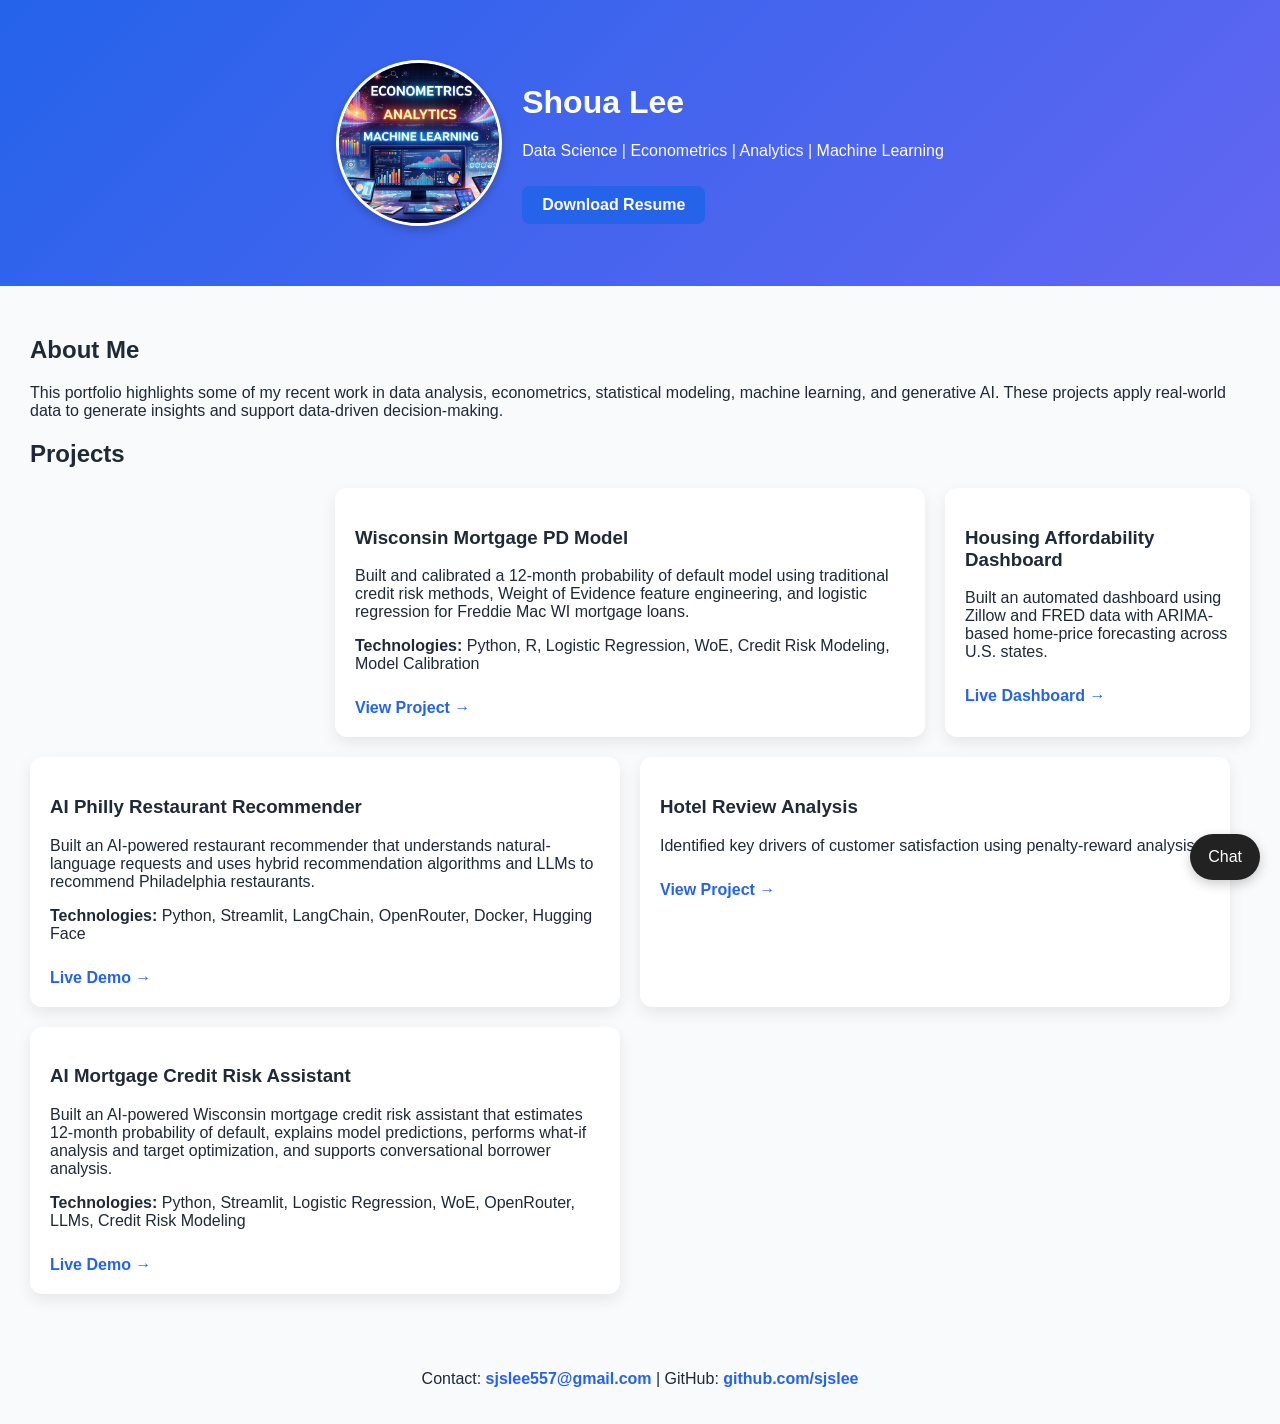
==== commit 7ba0ac6b: "Update index.html" ====
--- a/index.html
+++ b/index.html
@@ -12,273 +12,277 @@
 
 <body>
 
-<header class="header">
-    <div class="header-content">
-
-        <img
-            src="Data-driven.png"
-            alt="Shoua Lee profile"
-            class="profile-img"
-        >
-
-        <div class="header-text">
-            <h1>Shoua Lee</h1>
+    <header class="header">
+        <div class="header-content">
+
+            <img
+                src="Data-driven.png"
+                alt="Shoua Lee profile"
+                class="profile-img"
+            >
+
+            <div class="header-text">
+                <h1>Shoua Lee</h1>
+
+                <p>
+                    Data Science | Econometrics | Analytics |
+                    Machine Learning
+                </p>
+
+                <a
+                    href="ShouaLee_5.pdf"
+                    class="resume-btn"
+                    target="_blank"
+                    rel="noopener noreferrer"
+                >
+                    Download Resume
+                </a>
+            </div>
+
+        </div>
+    </header>
+
+
+    <main>
+
+        <section class="intro">
+            <h2>About Me</h2>
 
             <p>
-                Data Science | Econometrics | Analytics |
-                Machine Learning
+                This portfolio highlights some of my recent work in
+                data analysis, econometrics, statistical modeling,
+                machine learning, and generative AI. These projects
+                apply real-world data to generate insights and support
+                data-driven decision-making.
             </p>
-
+        </section>
+
+
+        <section class="projects-section">
+            <h2>Projects</h2>
+
+            <div class="grid">
+
+                <div class="card">
+                    <h3>Wisconsin Mortgage PD Model</h3>
+
+                    <p>
+                        Built and calibrated a 12-month probability of
+                        default model using traditional credit risk
+                        methods, Weight of Evidence feature engineering,
+                        and logistic regression for Freddie Mac WI mortgage loans.
+                    </p>
+
+                    <p class="technologies">
+                        <strong>Technologies:</strong>
+                        Python, R, Logistic Regression, WoE,
+                        Credit Risk Modeling, Model Calibration
+                    </p>
+
+                    <div class="project-links">
+                        <a
+                            href="https://github.com/sjslee/traditional_PD_model"
+                            target="_blank"
+                            rel="noopener noreferrer"
+                        >
+                            View Project →
+                        </a>
+                    </div>
+                </div>
+
+
+                <div class="card">
+                    <h3>Housing Affordability Dashboard</h3>
+
+                    <p>
+                        Built an automated dashboard using Zillow and
+                        FRED data with ARIMA-based home-price forecasting
+                        across U.S. states.
+                    </p>
+
+                    <div class="project-links">
+                        <a
+                            href="https://sjslee.github.io/housing-affordability-dashboard/dashboard/housing-dashboard.html"
+                            target="_blank"
+                            rel="noopener noreferrer"
+                        >
+                            Live Dashboard →
+                        </a>
+                    </div>
+                </div>
+
+
+                <div class="card">
+                    <h3>AI Philly Restaurant Recommender</h3>
+
+                    <p>
+                        Built an AI-powered restaurant recommender that
+                        understands natural-language requests and uses
+                        hybrid recommendation algorithms and LLMs to
+                        recommend Philadelphia restaurants.
+                    </p>
+
+                    <p class="technologies">
+                        <strong>Technologies:</strong>
+                        Python, Streamlit, LangChain, OpenRouter,
+                        Docker, Hugging Face
+                    </p>
+
+                    <div class="project-links">
+                        <a
+                            href="https://huggingface.co/spaces/sjslee/AI-Philly-restaurant-recommender"
+                            target="_blank"
+                            rel="noopener noreferrer"
+                        >
+                            Live Demo →
+                        </a>
+                    </div>
+                </div>
+
+
+                <div class="card">
+                    <h3>Hotel Review Analysis</h3>
+
+                    <p>
+                        Identified key drivers of customer satisfaction
+                        using penalty-reward analysis.
+                    </p>
+
+                    <div class="project-links">
+                        <a
+                            href="https://github.com/sjslee/hotel_review_PenaltyReward_analysis"
+                            target="_blank"
+                            rel="noopener noreferrer"
+                        >
+                            View Project →
+                        </a>
+                    </div>
+                </div>
+
+
+                <div class="card">
+                    <h3>AI Mortgage Credit Risk Assistant</h3>
+
+                    <p>
+                        Built an AI-powered Wisconsin mortgage credit risk
+                        assistant that estimates 12-month probability of
+                        default, explains model predictions, performs
+                        what-if analysis and target optimization, and
+                        supports conversational borrower analysis.
+                    </p>
+
+                    <p class="technologies">
+                        <strong>Technologies:</strong>
+                        Python, Streamlit, Logistic Regression, WoE,
+                        OpenRouter, LLMs, Credit Risk Modeling
+                    </p>
+
+                    <div class="project-links">
+                        <a
+                            href="https://wi-mortgage-credit-risk-assistant.streamlit.app/"
+                            target="_blank"
+                            rel="noopener noreferrer"
+                        >
+                            Live Demo →
+                        </a>
+                    </div>
+                </div>
+
+            </div>
+        </section>
+
+    </main>
+
+
+    <footer>
+        <p>
+            Contact:
+            <a href="mailto:sjslee557@gmail.com">
+                sjslee557@gmail.com
+            </a>
+
+            <span aria-hidden="true">|</span>
+
+            GitHub:
             <a
-                href="ShouaLee_5.pdf"
-                class="resume-btn"
+                href="https://github.com/sjslee"
                 target="_blank"
                 rel="noopener noreferrer"
             >
-                Download Resume
+                github.com/sjslee
             </a>
-        </div>
-
+        </p>
+    </footer>
+
+
+    <div
+        class="chatbot-launcher"
+        id="chatbot-launcher"
+    >
+        Chat
     </div>
-</header>
-
-
-<main>
-
-    <section class="intro">
-        <h2>About Me</h2>
-
-        <p>
-            This portfolio highlights some of my recent work in
-            data analysis, econometrics, statistical modeling,
-            machine learning, and generative AI. These projects
-            apply real-world data to generate insights and support
-            data-driven decision-making.
-        </p>
-    </section>
-
-
-    <section class="projects-section">
-        <h2>Projects</h2>
-
-        
-     <div class="grid">
-
-    <div class="card">
-        <h3>Wisconsin Mortgage PD Model</h3>
-
-        <p>
-            Built and calibrated a 12-month probability of
-            default model using traditional credit risk
-            methods, Weight of Evidence feature engineering,
-            and logistic regression for Freddie Mac WI mortgage loans.
-        </p>
-
-        <p class="technologies">
-            <strong>Technologies:</strong>
-            Python, R, Logistic Regression, WoE,
-            Credit Risk Modeling, Model Calibration
-        </p>
-
-        <div class="project-links">
-            <a
-                href="https://github.com/sjslee/traditional_PD_model"
-                target="_blank"
-                rel="noopener noreferrer"
-            >
-                View Project →
-            </a>
+
+
+    <div
+        class="chatbot-popup hidden"
+        id="chatbot-popup"
+    >
+        <div class="chatbot-header">
+            <h3>Portfolio Assistant</h3>
+
+            <button
+                id="close-chatbot"
+                aria-label="Close portfolio assistant"
+            >
+                &times;
+            </button>
+        </div>
+
+        <div
+            id="chat-messages"
+            class="chat-box"
+        >
+            <div class="message bot">
+                Hi, I'm Shoua's portfolio assistant. Ask me about
+                my resume, skills, or projects.
+            </div>
+        </div>
+
+        <div class="chat-input-area">
+            <input
+                id="chat-input"
+                type="text"
+                placeholder="Ask about my resume or projects..."
+            >
+
+            <button id="send-button">
+                Send
+            </button>
+        </div>
+
+        <div class="suggestions">
+            <button
+                onclick="handleChatFromButton('Tell me about yourself')"
+            >
+                About
+            </button>
+
+            <button
+                onclick="handleChatFromButton('Show me your resume')"
+            >
+                Resume
+            </button>
+
+            <button
+                onclick="handleChatFromButton('What skills do you have')"
+            >
+                Skills
+            </button>
         </div>
     </div>
 
-    <div class="card">
-        <h3>Housing Affordability Dashboard</h3>
-
-        <p>
-            Built an automated dashboard using Zillow and
-            FRED data with ARIMA-based home-price forecasting
-            across U.S. states.
-        </p>
-
-        <div class="project-links">
-            <a
-                href="https://sjslee.github.io/housing-affordability-dashboard/dashboard/housing-dashboard.html"
-                target="_blank"
-                rel="noopener noreferrer"
-            >
-                Live Dashboard →
-            </a>
-        </div>
-    </div>
-
-    <div class="card">
-        <h3>AI Philly Restaurant Recommender</h3>
-
-        <p>
-            Built an AI-powered restaurant recommender that
-            understands natural-language requests and uses
-            hybrid recommendation algorithms and LLMs to
-            recommend Philadelphia restaurants.
-        </p>
-
-        <p class="technologies">
-            <strong>Technologies:</strong>
-            Python, Streamlit, LangChain, OpenRouter,
-            Docker, Hugging Face
-        </p>
-
-        <div class="project-links">
-            <a
-                href="https://huggingface.co/spaces/sjslee/AI-Philly-restaurant-recommender"
-                target="_blank"
-                rel="noopener noreferrer"
-            >
-                Live Demo →
-            </a>
-        </div>
-    </div>
-
-    <div class="card">
-        <h3>Hotel Review Analysis</h3>
-
-        <p>
-            Identified key drivers of customer satisfaction
-            using penalty-reward analysis.
-        </p>
-
-        <div class="project-links">
-            <a
-                href="https://github.com/sjslee/hotel_review_PenaltyReward_analysis"
-                target="_blank"
-                rel="noopener noreferrer"
-            >
-                View Project →
-            </a>
-        </div>
-    </div>
-
-    <div class="card">
-        <h3>AI Mortgage Credit Risk Assistant</h3>
-
-        <p>
-            Built an AI-powered WI mortgage credit risk assistant
-            that estimates 12-month probability of default,
-            explains model predictions, performs what-if
-            analysis, target optimization, and conversational borrower analysis.
-        </p>
-
-        <p class="technologies">
-            <strong>Technologies:</strong>
-            Python, Streamlit, Logistic Regression, WoE,
-            OpenRouter, LLMs, Credit Risk Modeling
-        </p>
-
-        <div class="project-links">
-            <a
-                href="https://wi-mortgage-credit-risk-assistant.streamlit.app/"
-                target="_blank"
-                rel="noopener noreferrer"
-            >
-                Live Demo →
-            </a>
-        </div>
-    </div>
-
-</div>
-    </section>
-
-</main>
-
-
-<footer>
-    <p>
-        Contact:
-        <a href="mailto:sjslee557@gmail.com">
-            sjslee557@gmail.com
-        </a>
-
-        <span aria-hidden="true">|</span>
-
-        GitHub:
-        <a
-            href="https://github.com/sjslee"
-            target="_blank"
-            rel="noopener noreferrer"
-        >
-            github.com/sjslee
-        </a>
-    </p>
-</footer>
-
-
-<div
-    class="chatbot-launcher"
-    id="chatbot-launcher"
->
-    Chat
-</div>
-
-
-<div
-    class="chatbot-popup hidden"
-    id="chatbot-popup"
->
-    <div class="chatbot-header">
-        <h3>Portfolio Assistant</h3>
-
-        <button
-            id="close-chatbot"
-            aria-label="Close portfolio assistant"
-        >
-            &times;
-        </button>
-    </div>
-
-    <div
-        id="chat-messages"
-        class="chat-box"
-    >
-        <div class="message bot">
-            Hi, I'm Shoua's portfolio assistant. Ask me about
-            my resume, skills, or projects.
-        </div>
-    </div>
-
-    <div class="chat-input-area">
-        <input
-            id="chat-input"
-            type="text"
-            placeholder="Ask about my resume or projects..."
-        >
-
-        <button id="send-button">
-            Send
-        </button>
-    </div>
-
-    <div class="suggestions">
-        <button
-            onclick="handleChatFromButton('Tell me about yourself')"
-        >
-            About
-        </button>
-
-        <button
-            onclick="handleChatFromButton('Show me your resume')"
-        >
-            Resume
-        </button>
-
-        <button
-            onclick="handleChatFromButton('What skills do you have')"
-        >
-            Skills
-        </button>
-    </div>
-</div>
-
-
-<script src="script.js"></script>
+
+    <script src="script.js"></script>
 
 </body>
 </html>
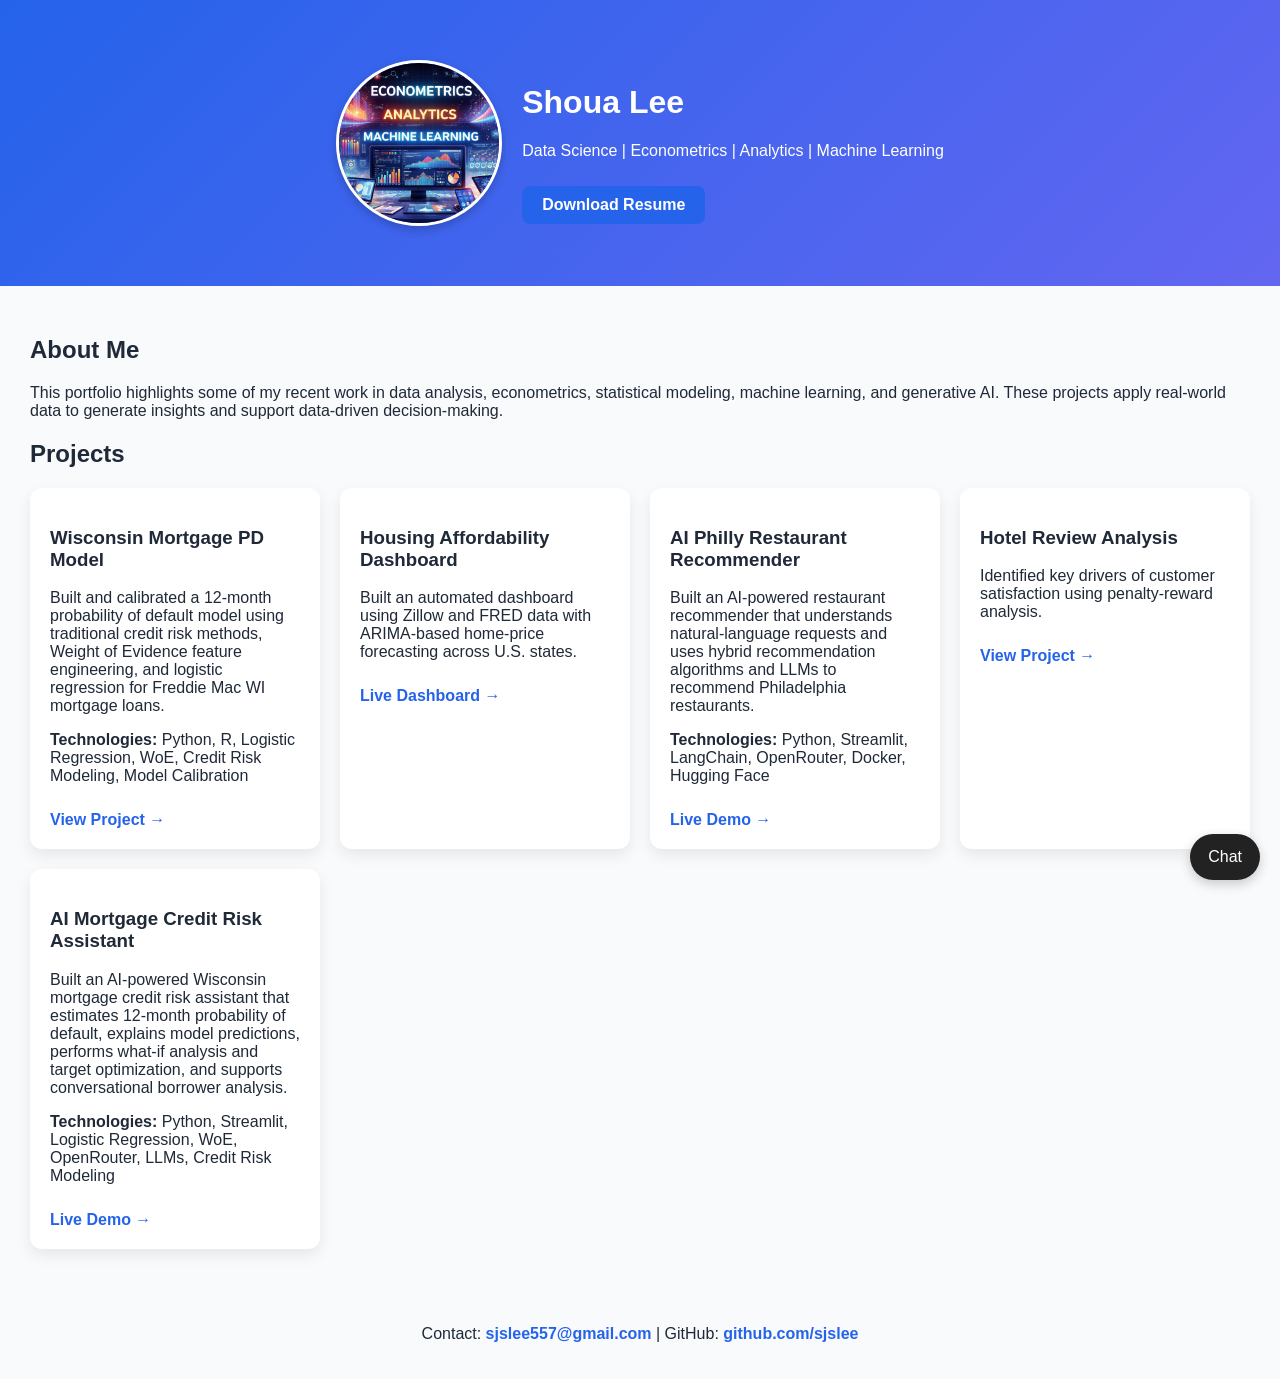
==== commit 6eac3f51: "Update index.html" ====
--- a/index.html
+++ b/index.html
@@ -30,7 +30,7 @@
                 </p>
 
                 <a
-                    href="ShouaLee_5.pdf"
+                    href="Shoua_Lee_Resume_2026.pdf"
                     class="resume-btn"
                     target="_blank"
                     rel="noopener noreferrer"
--- a/style.css
+++ b/style.css
@@ -56,22 +56,11 @@
 
 /* All project cards use the same design and width */
 .card {
-    grid-column: span 2;
     background: white;
     padding: 20px;
     border-radius: 12px;
-    box-shadow: 0 6px 15px rgba(0, 0, 0, 0.08);
-    transition: transform 0.3s;
-    min-width: 0;
-}
-
-/* Center the first two mortgage projects in row 1 */
-.card:nth-child(1) {
-    grid-column: 2 / span 2;
-}
-
-.card:nth-child(2) {
-    grid-column: 4 / span 2;
+    box-shadow: 0 6px 15px rgba(0,0,0,.08);
+    transition: .3s;
 }
 
 .card:hover {
